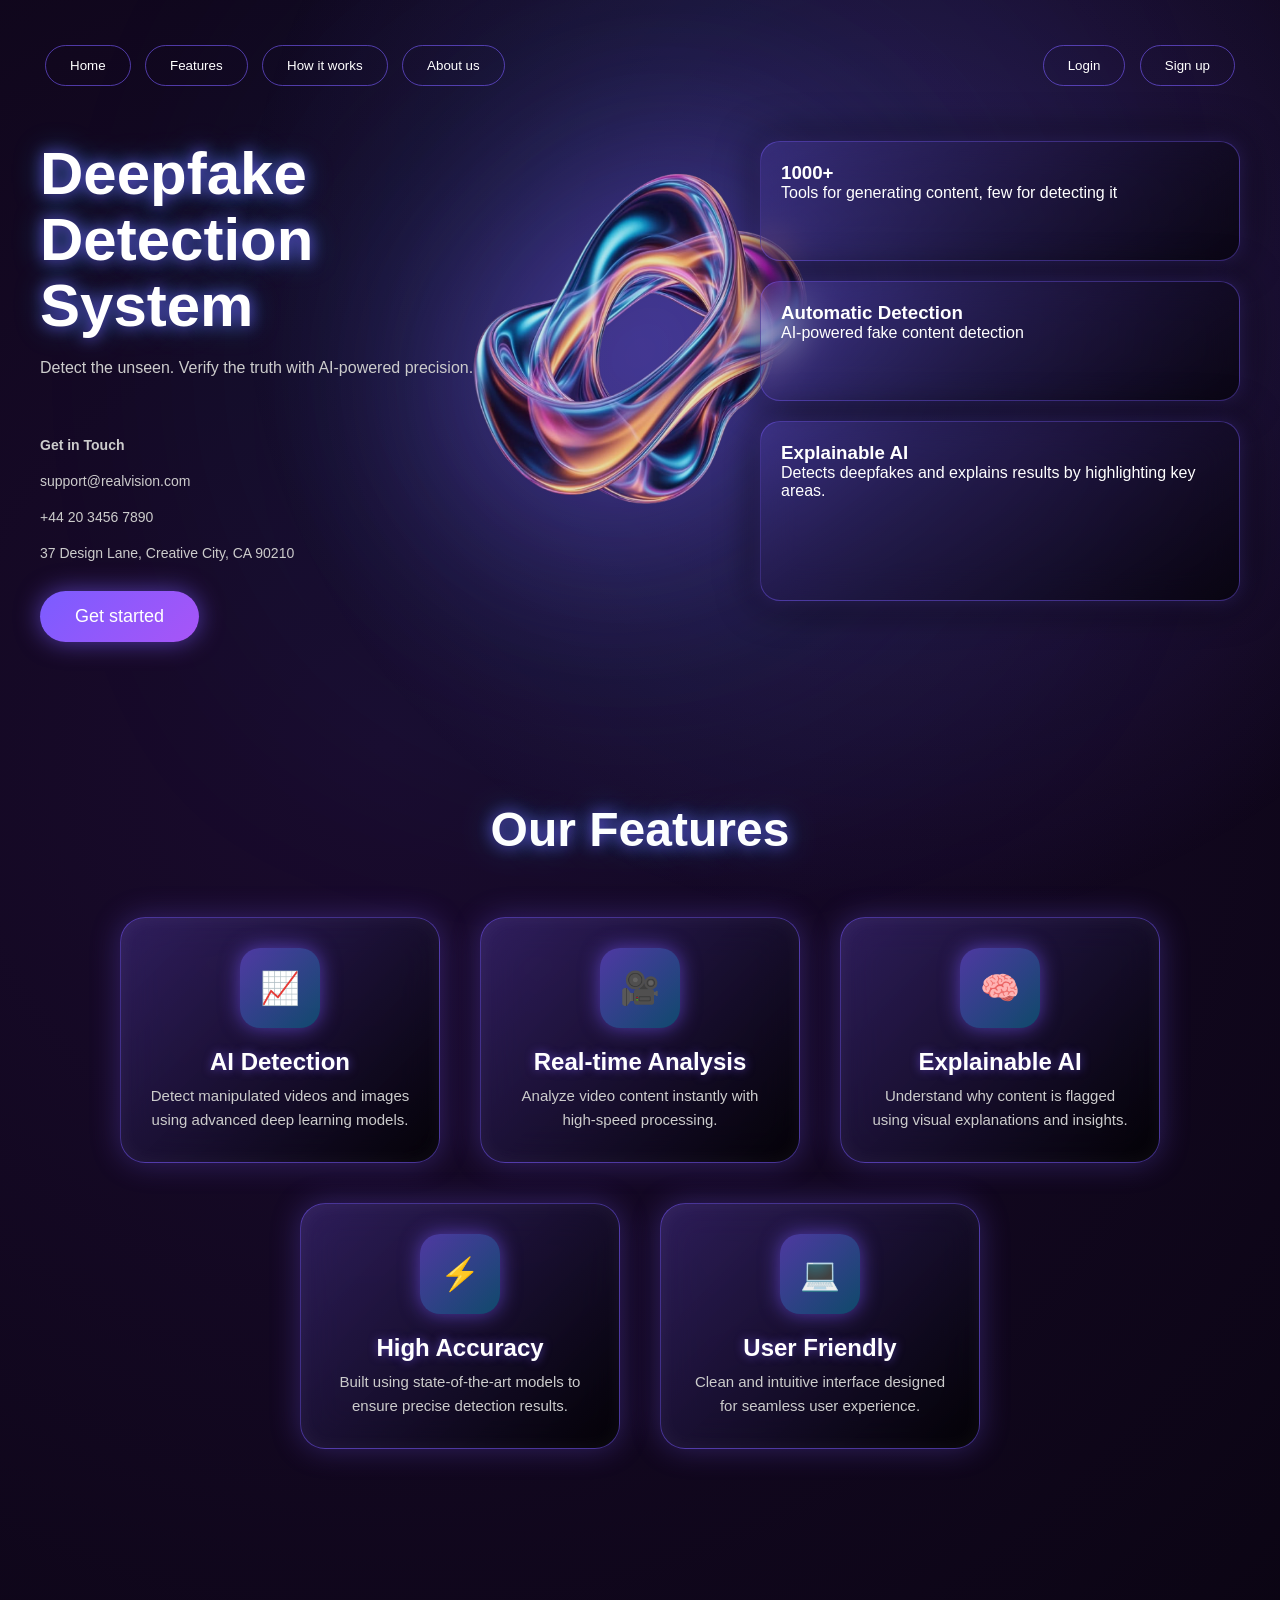
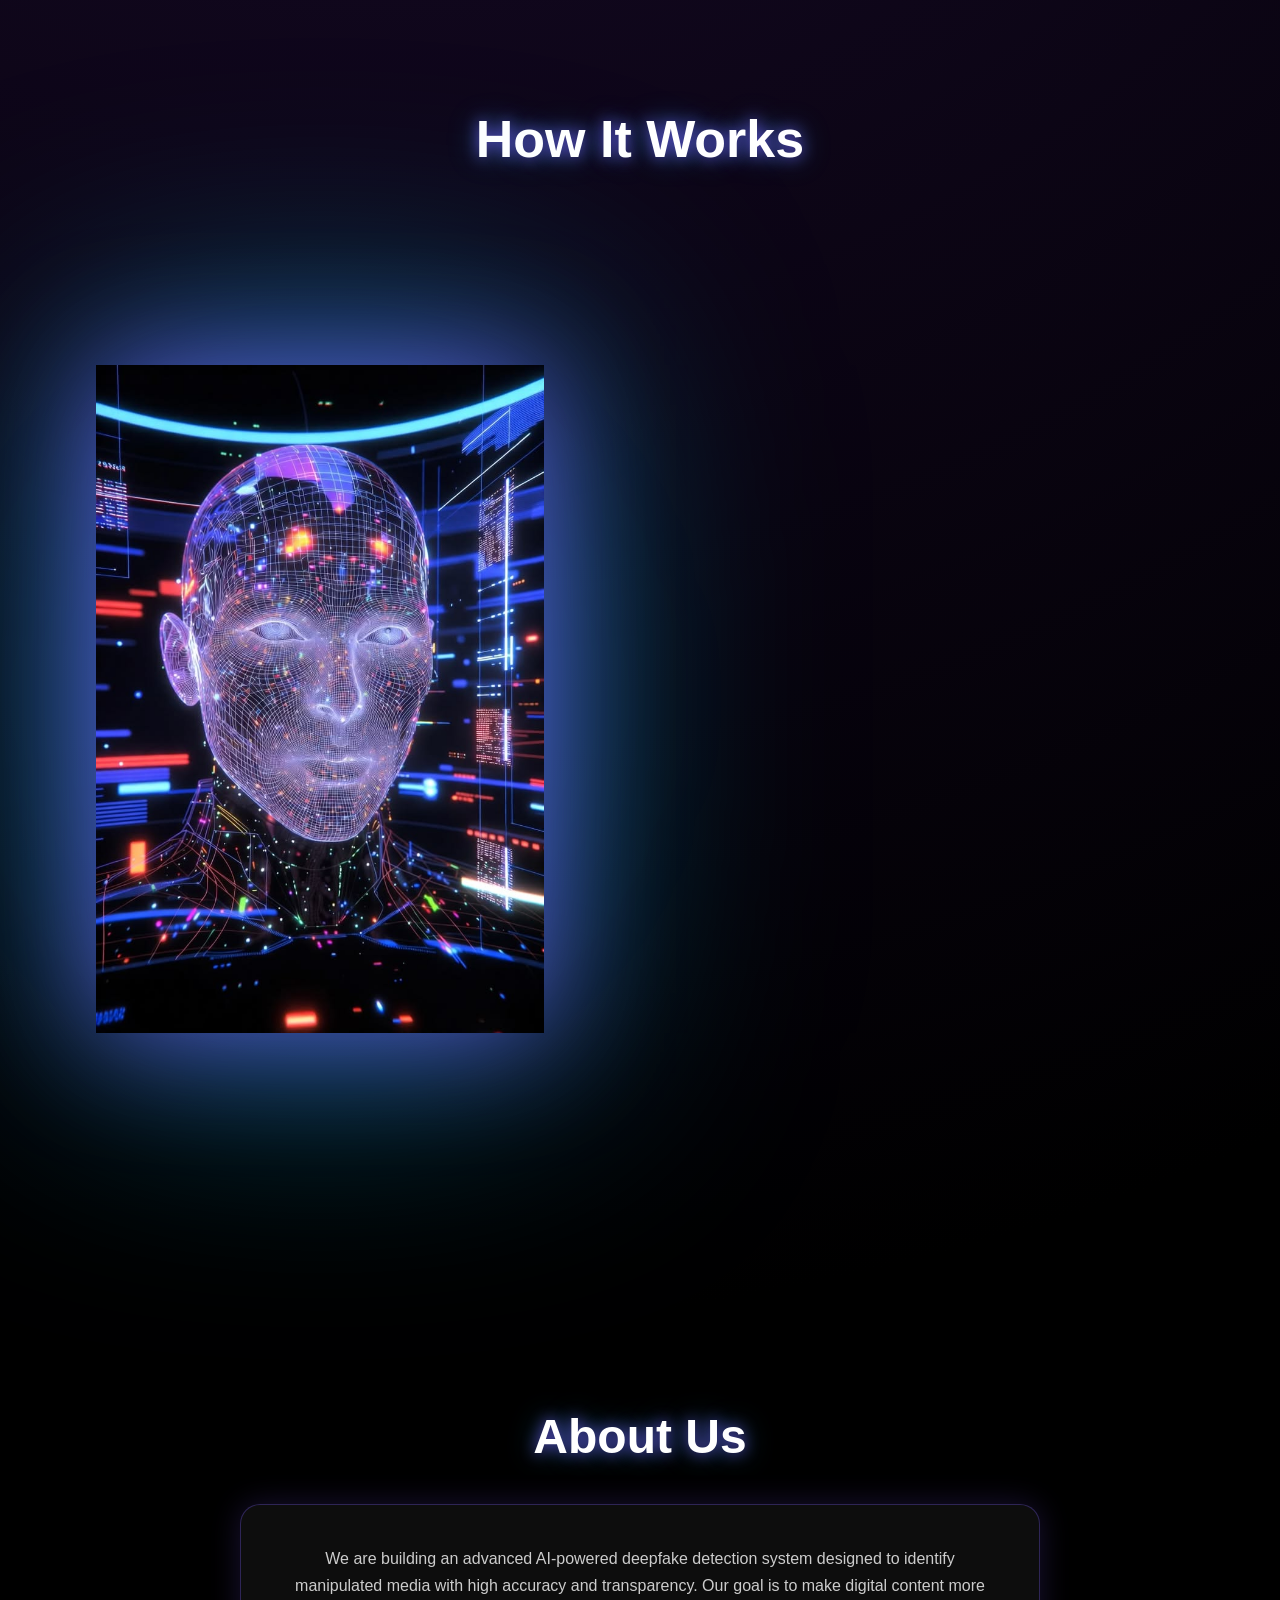
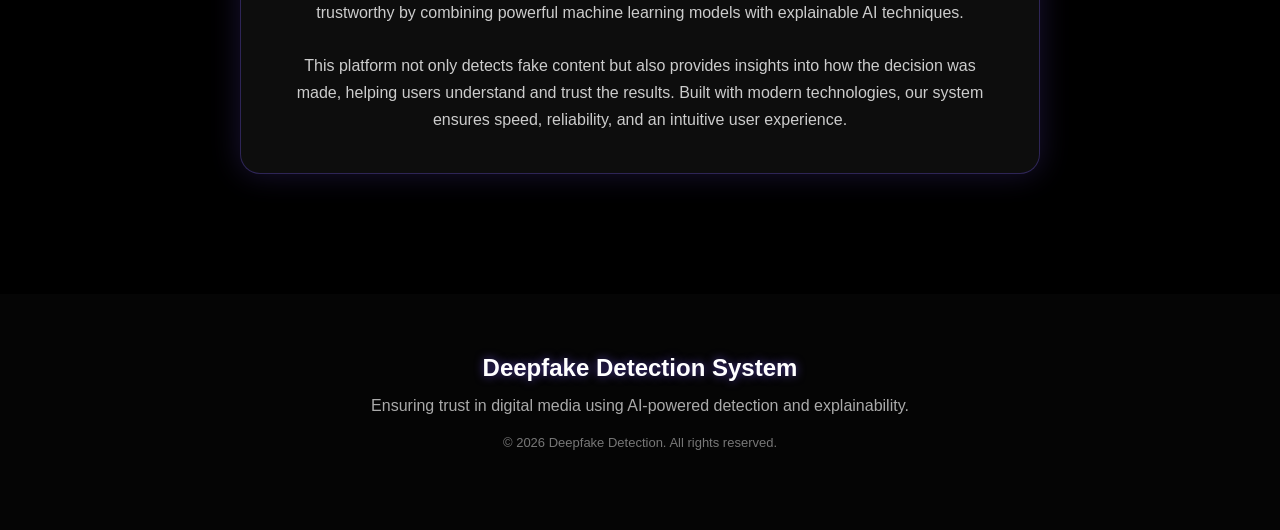
==== src/index.html @ 861a56fd "Initial commit with frontend" ====
<!DOCTYPE html>
<html lang="en">
<head>
  <meta charset="UTF-8">
  <title>Deepfake Detection</title>
  <link rel="stylesheet" href="style.css">
</head>
<body>

<!-- ================= HOME SECTION ================= -->
<div class="container">

  <!-- 🔥 Animated Background Shape -->
  <div class="bg-art"></div>

  <!-- Navbar -->
  <div class="navbar">
    <div class="nav-links">
      <button>Home</button>
      <button onclick="scrollToFeatures()">Features</button>
      <button onclick="scrollToHow()">How it works</button>
      <button onclick="scrollToAbout()">About us</button>
    </div>

    <div class="auth">
      <button class="outline">Login</button>
      <button class="outline">Sign up</button>
    </div>
  </div>

  <!-- Main Content -->
  <div class="main">

    <!-- Left -->
    <div class="left">
      <h1>Deepfake<br>Detection<br>System</h1>

      <p>
        Detect the unseen. Verify the truth with AI-powered precision.
      </p>

      <div class="contact">
        <p><b>Get in Touch</b></p>
        <p>support@realvision.com</p>
        <p>+44 20 3456 7890</p>
        <p>37 Design Lane, Creative City, CA 90210</p>
      </div>
      <button class="cta" onclick="goToLanding()">Get started</button>

<script>
function goToLanding() {
  window.location.href = "landing.html";
}
</script>
    </div>

    <!-- Right Cards -->
    <div class="right">
      <div class="card small">
        <h3>1000+</h3>
        <p>Tools for generating content, few for detecting it</p>
      </div>

      <div class="card small">
        <h3>Automatic Detection</h3>
        <p>AI-powered fake content detection</p>
      </div>

      <div class="card big">
        <h3>Explainable AI</h3>
        <p>
          Detects deepfakes and explains results by highlighting key areas.
        </p>
      </div>
    </div>

  </div>

</div>

<!-- ================= FEATURES SECTION ================= -->
<!-- ================= FEATURES SECTION ================= -->
<section id="features-section">

  <h1 class="features-title">Our Features</h1>

  <div class="features-container">

    <!-- Feature 1 -->
    <div class="feature-card">
      <div class="feature-icon">📈</div>
      <div class="feature-content">
        <h3>AI Detection</h3>
        <p>
          Detect manipulated videos and images using advanced deep learning models.
        </p>
      </div>
    </div>

    <!-- Feature 2 -->
    <div class="feature-card">
      <div class="feature-icon">🎥</div>
      <div class="feature-content">
        <h3>Real-time Analysis</h3>
        <p>
          Analyze video content instantly with high-speed processing.
        </p>
      </div>
    </div>

    <!-- Feature 3 -->
    <div class="feature-card">
      <div class="feature-icon">🧠</div>
      <div class="feature-content">
        <h3>Explainable AI</h3>
        <p>
          Understand why content is flagged using visual explanations and insights.
        </p>
      </div>
    </div>

    <!-- Feature 4 -->
    <div class="feature-card">
      <div class="feature-icon">⚡</div>
      <div class="feature-content">
        <h3>High Accuracy</h3>
        <p>
          Built using state-of-the-art models to ensure precise detection results.
        </p>
      </div>
    </div>

    <!-- Feature 5 -->
    <div class="feature-card">
      <div class="feature-icon">💻</div>
      <div class="feature-content">
        <h3>User Friendly</h3>
        <p>
          Clean and intuitive interface designed for seamless user experience.
        </p>
      </div>
    </div>

  </div>

</section>

</section>
<!-- ================= HOW IT WORKS ================= -->
<section id="how-section">

  <!-- 🔥 CENTERED HEADING -->
  <h1 class="how-title">How It Works</h1>

  <!-- 🔥 SPLIT LAYOUT -->
  <div class="how-container">

    <!-- LEFT SIDE IMAGE (FULL HALF) -->
    <div class="how-image">
      <img src="face.jpeg" alt="AI Face">
    </div>

    <!-- RIGHT SIDE STEPS -->
    <div class="steps">

      <!-- STEP 1 -->
      <div class="step">
        <div class="circle">1</div>
        <h3>Upload Content</h3>
        <p>Upload image or video for analysis.</p>
      </div>

      <!-- STEP 2 -->
      <div class="step">
        <div class="circle">2</div>
        <h3>AI Processing</h3>
        <p>AI scans and detects deepfake patterns.</p>
      </div>

      <!-- STEP 3 -->
      <div class="step">
        <div class="circle">3</div>
        <h3>View Results</h3>
        <p>Get accurate results with explanation.</p>
      </div>

    </div>

  </div>

</section>

<!-- ================= ABOUT US ================= -->
<section id="about-section">

  <h1 class="about-title">About Us</h1>

  <div class="about-container">

    <p>
      We are building an advanced AI-powered deepfake detection system designed to
      identify manipulated media with high accuracy and transparency. Our goal is to
      make digital content more trustworthy by combining powerful machine learning
      models with explainable AI techniques.
    </p>

    <p>
      This platform not only detects fake content but also provides insights into
      how the decision was made, helping users understand and trust the results.
      Built with modern technologies, our system ensures speed, reliability, and
      an intuitive user experience.
    </p>

  </div>

</section>

<!-- ================= FOOTER ================= -->
<footer>

  <div class="footer-container">

    <h2>Deepfake Detection System</h2>

    <p>
      Ensuring trust in digital media using AI-powered detection and explainability.
    </p>



    <p class="copyright">
      © 2026 Deepfake Detection. All rights reserved.
    </p>

  </div>

</footer>

<!-- ================= JAVASCRIPT ================= -->
<script>
function scrollToFeatures() {
  document.getElementById("features-section").scrollIntoView({
    behavior: "smooth"
  });
}

/* Scroll Animation */
const cards = document.querySelectorAll(".feature-card");

window.addEventListener("scroll", () => {
  const trigger = window.innerHeight * 0.85;

  cards.forEach(card => {
    const top = card.getBoundingClientRect().top;

    if (top < trigger) {
      card.classList.add("show");
    }
  });
});
</script>

<script>
const steps = document.querySelectorAll(".step");

window.addEventListener("scroll", () => {
  const trigger = window.innerHeight * 0.85;

  steps.forEach((step, index) => {
    const top = step.getBoundingClientRect().top;

    if (top < trigger) {
      setTimeout(() => {
        step.classList.add("show");
      }, index * 200);
    }
  });
});
</script>
<script>
function scrollToAbout() {
  document.getElementById("about-section").scrollIntoView({
    behavior: "smooth"
  });
}
</script>
</body>
</html>
---- src/style.css ----
* {
  margin: 0;
  padding: 0;
  box-sizing: border-box;
  font-family: Arial, sans-serif;
}

/* 🔥 BACKGROUND THEME */
body {
  background: radial-gradient(circle at 30% 20%, #1a0b2e, #000000 70%);
  color: white;
  overflow-x: hidden;
}

/* 🔥 GLOW OVERLAY */
body::before {
  content: "";
  position: fixed;
  width: 100%;
  height: 100%;

  background: radial-gradient(circle at 70% 30%, rgba(123,92,255,0.25), transparent 60%);
  z-index: -1;
}

/* Container */
.container {
  position: relative;
  padding: 40px;
  animation: fadeIn 1s ease;
}

/* 🔥 BACKGROUND SHAPE */
.bg-art {
  position: absolute;
  top: 50%;
  left: 50%;

  width: 500px;
  height: 500px;

  background: url("shape.png") no-repeat center;
  background-size: contain;

  opacity: 0.9;
  z-index: 0;

  transform: translate(-50%, -50%) scale(2.5);

  filter:
    drop-shadow(0 0 40px rgba(123,92,255,0.7))
    drop-shadow(0 0 80px rgba(0,212,255,0.4));

  animation: orbitFloat 14s linear infinite;
  pointer-events: none;
}

/* Keep content above */
.container > *:not(.bg-art) {
  position: relative;
  z-index: 2;
}

/* Navbar */
.navbar {
  display: flex;
  justify-content: space-between;
  align-items: center;
}

/* 🔥 BUTTONS */
.nav-links button,
.auth .outline {
  margin: 5px;
  padding: 12px 24px;
  border-radius: 30px;
  border: 1px solid rgba(123,92,255,0.6);
  background: transparent;
  color: white;
  cursor: pointer;
  transition: all 0.3s ease;
}

.nav-links button:hover,
.auth .outline:hover {
  background: linear-gradient(135deg, #7b5cff, #a855f7);
  box-shadow: 0 0 20px rgba(123,92,255,0.6);
  transform: translateY(-3px) scale(1.05);
}

/* Main Layout */
.main {
  display: flex;
  margin-top: 50px;
}

/* Left */
.left {
  width: 60%;
}

.left h1 {
  font-size: 60px;
  line-height: 1.1;

  text-shadow:
    0 0 15px rgba(123,92,255,0.8),
    0 0 30px rgba(0,212,255,0.4);
}

.left p {
  margin-top: 20px;
  color: #ccc;
}

/* Contact */
.contact {
  margin-top: 60px;
  font-size: 14px;
}

/* 🔥 CTA BUTTON */
.cta {
  margin-top: 30px;
  padding: 15px 35px;
  border-radius: 40px;
  border: none;

  background: linear-gradient(135deg, #7b5cff, #a855f7);
  color: white;

  cursor: pointer;
  font-size: 18px;

  box-shadow: 0 0 25px rgba(123,92,255,0.6);
  transition: all 0.3s ease;
}

.cta:hover {
  transform: scale(1.08);
  box-shadow: 0 0 40px rgba(168,85,247,0.9);
}

/* Right */
.right {
  width: 40%;
  display: flex;
  flex-direction: column;
  gap: 20px;
}

/* 🔥 CARDS (UPGRADED) */
.card {
  padding: 20px;
  border-radius: 20px;

  background: linear-gradient(
    145deg,
    rgba(123,92,255,0.15),
    rgba(0,0,0,0.6)
  );

  border: 1px solid rgba(123,92,255,0.4);

  backdrop-filter: blur(18px);

  box-shadow:
    0 0 20px rgba(123,92,255,0.25),
    0 0 40px rgba(0,0,0,0.8);

  transition: all 0.3s ease;
}

.card:hover {
  transform: translateY(-10px) scale(1.04);
  box-shadow:
    0 0 30px rgba(168,85,247,0.6),
    0 0 60px rgba(0,212,255,0.3);
}

.card.small { height: 120px; }
.card.big { height: 180px; }

/* 🔄 ANIMATION */
@keyframes orbitFloat {
  0% {
    transform: translate(-50%, -50%) scale(2.5) rotate(0deg) translateX(20px) rotate(0deg);
  }
  100% {
    transform: translate(-50%, -50%) scale(2.5) rotate(360deg) translateX(20px) rotate(-360deg);
  }
}

/* Fade */
@keyframes fadeIn {
  from { opacity: 0; transform: translateY(20px); }
  to { opacity: 1; transform: translateY(0); }
}

/* ================= FEATURES ================= */

#features-section {
  padding: 120px 20px;
  text-align: center;
}

.features-title {
  font-size: 48px;
  margin-bottom: 60px;

  text-shadow:
    0 0 15px rgba(123,92,255,0.8),
    0 0 30px rgba(0,212,255,0.4);
}

.features-container {
  display: flex;
  justify-content: center;
  flex-wrap: wrap;
  gap: 40px;
}
/* 🔥 PREMIUM FEATURE CARD */
.feature-card {
  width: 320px;
  padding: 30px 25px;

  border-radius: 25px;

  background: linear-gradient(
    135deg,
    rgba(123,92,255,0.25),
    rgba(0,0,0,0.8)
  );

  border: 1px solid rgba(123,92,255,0.5);

  backdrop-filter: blur(20px);

  box-shadow:
    0 0 30px rgba(123,92,255,0.3),
    inset 0 0 20px rgba(255,255,255,0.05);

  display: flex;
  flex-direction: column;   /* 🔥 THIS IS THE FIX */
  align-items: center;      /* center everything */
  text-align: center;

  gap: 20px;

  opacity: 0;
  transform: translateY(80px);
  transition: all 0.5s ease;
}

.feature-card.show {
  opacity: 1;
  transform: translateY(0);
}

.feature-card:hover {
  transform: translateY(-10px) scale(1.02);

  box-shadow:
    0 0 40px rgba(168,85,247,0.6),
    0 0 80px rgba(0,212,255,0.3);
}
/* ICON BOX */
.feature-icon {
  width: 80px;
  height: 80px;

  border-radius: 20px;

  background: linear-gradient(
    135deg,
    rgba(123,92,255,0.5),
    rgba(0,212,255,0.3)
  );

  display: flex;
  align-items: center;
  justify-content: center;

  font-size: 32px;

  box-shadow:
    0 0 20px rgba(123,92,255,0.6);
}
/* TEXT */
.feature-content h3 {
  font-size: 24px;
  margin-bottom: 8px;

  text-shadow:
    0 0 10px rgba(123,92,255,0.6);
}

.feature-content p {
  font-size: 15px;
  color: #ccc;
  line-height: 1.6;
}
/* ================= HOW ================= */

/* 🔥 HOW SECTION LAYOUT */
/* ================= HOW SECTION ================= */

/* ================= HOW SECTION ================= */

#how-section {
  padding: 140px 0;
}

/* 🔥 CENTERED HEADING */
.how-title {
  font-size: 52px;
  margin-bottom: 80px;
  text-align: center;

  text-shadow:
    0 0 15px rgba(123,92,255,0.8),
    0 0 30px rgba(0,212,255,0.4);
}

/* 🔥 SPLIT LAYOUT */
.how-container {
  display: flex;
  width: 100%;
  min-height: 100vh;
}

/* ================= LEFT SIDE IMAGE ================= */

.how-image {
  width: 50%;
  height: 100vh;

  display: flex;
  align-items: center;
  justify-content: center;

  position: relative;
}

/* BIG IMAGE */
.how-image img {
  width: 70%;
  max-width: 2000px;

  object-fit: contain;

  filter:
    drop-shadow(0 0 60px rgba(123,92,255,0.7))
    drop-shadow(0 0 120px rgba(0,212,255,0.5));

  animation: floatImage 6s ease-in-out infinite;
}

/* 🔥 BACKGROUND GLOW BEHIND IMAGE */
.how-image::before {
  content: "";
  position: absolute;

  width: 500px;
  height: 500px;

  background: radial-gradient(circle, rgba(123,92,255,0.4), transparent 70%);
  filter: blur(100px);

  z-index: -1;
}

/* FLOAT ANIMATION */
@keyframes floatImage {
  0% { transform: translateY(0); }
  50% { transform: translateY(-20px); }
  100% { transform: translateY(0); }
}

/* ================= RIGHT SIDE STEPS ================= */

.steps {
  width: 50%;
  display: flex;
  flex-direction: column;
  justify-content: center;

  gap: 40px;
  padding: 60px;
}

/* 🔥 STEP CARD */
.step {
  width: 360px;
  padding: 22px;

  border-radius: 20px;

  background: linear-gradient(
    145deg,
    rgba(123,92,255,0.15),
    rgba(0,0,0,0.7)
  );

  border: 1px solid rgba(123,92,255,0.4);

  backdrop-filter: blur(18px);

  box-shadow:
    0 0 20px rgba(123,92,255,0.25);

  opacity: 0;
  transform: translateY(60px);

  transition: all 0.4s ease;
}

/* 🔥 HOVER EFFECT */
.step:hover {
  transform: translateY(-10px) scale(1.04);

  box-shadow:
    0 0 30px rgba(168,85,247,0.6),
    0 0 60px rgba(0,212,255,0.3);
}

/* SHOW ANIMATION */
.step.show {
  opacity: 1;
  transform: translateY(0);
}

/* NUMBER */
.circle {
  width: 45px;
  height: 45px;
  margin-bottom: 10px;

  border-radius: 50%;

  background: linear-gradient(135deg, #7b5cff, #00d4ff);

  display: flex;
  align-items: center;
  justify-content: center;

  font-weight: bold;
}

/* TEXT */
.step h3 {
  margin-bottom: 5px;
}

.step p {
  color: #ccc;
  font-size: 14px;
}

/* ================= RESPONSIVE ================= */

@media (max-width: 768px) {
  .how-container {
    flex-direction: column;
  }

  .how-image,
  .steps {
    width: 100%;
    height: auto;
  }

  .steps {
    align-items: center;
  }
}

/* ================= ABOUT SECTION ================= */

#about-section {
  padding: 120px 20px;
  text-align: center;
}

.about-title {
  font-size: 48px;
  margin-bottom: 40px;

  text-shadow:
    0 0 15px rgba(123,92,255,0.8),
    0 0 30px rgba(0,212,255,0.4);
}

.about-container {
  max-width: 800px;
  margin: auto;

  display: flex;
  flex-direction: column;
  gap: 25px;

  font-size: 16px;
  line-height: 1.7;
  color: #ccc;

  background: rgba(255,255,255,0.05);
  backdrop-filter: blur(15px);

  padding: 40px;
  border-radius: 20px;

  border: 1px solid rgba(123,92,255,0.3);

  box-shadow:
    0 0 30px rgba(123,92,255,0.2);
}

/* ================= FOOTER ================= */

footer {
  padding: 60px 20px;
  background: #050505;
  text-align: center;
}

.footer-container h2 {
  margin-bottom: 15px;

  text-shadow:
    0 0 10px rgba(123,92,255,0.6);
}

.footer-container p {
  color: #aaa;
  margin-bottom: 20px;
}

/* LINKS */
.footer-links {
  display: flex;
  justify-content: center;
  gap: 20px;
  margin-bottom: 20px;
}

.footer-links a {
  color: white;
  text-decoration: none;

  transition: 0.3s;
}

.footer-links a:hover {
  color: #7b5cff;
}

/* COPYRIGHT */
footer .copyright {
  font-size: 13px;
  color: #777;
}
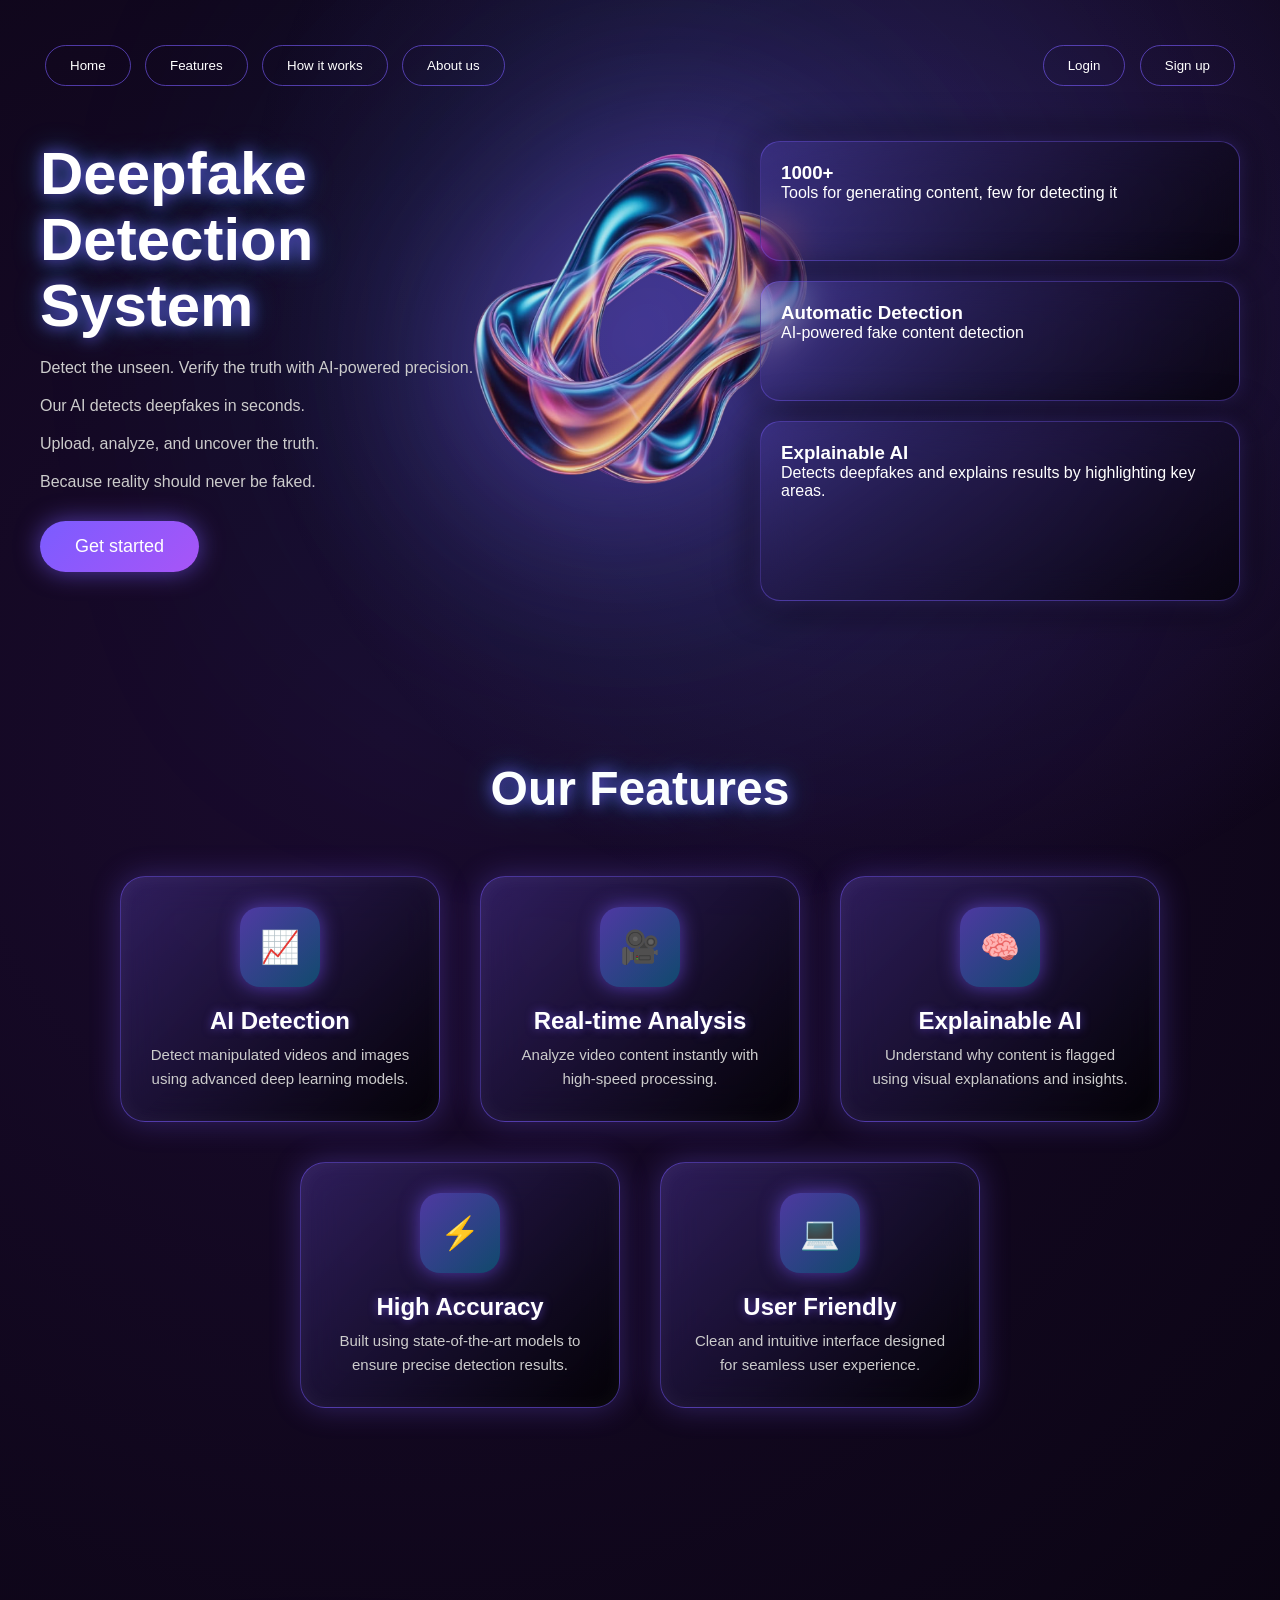
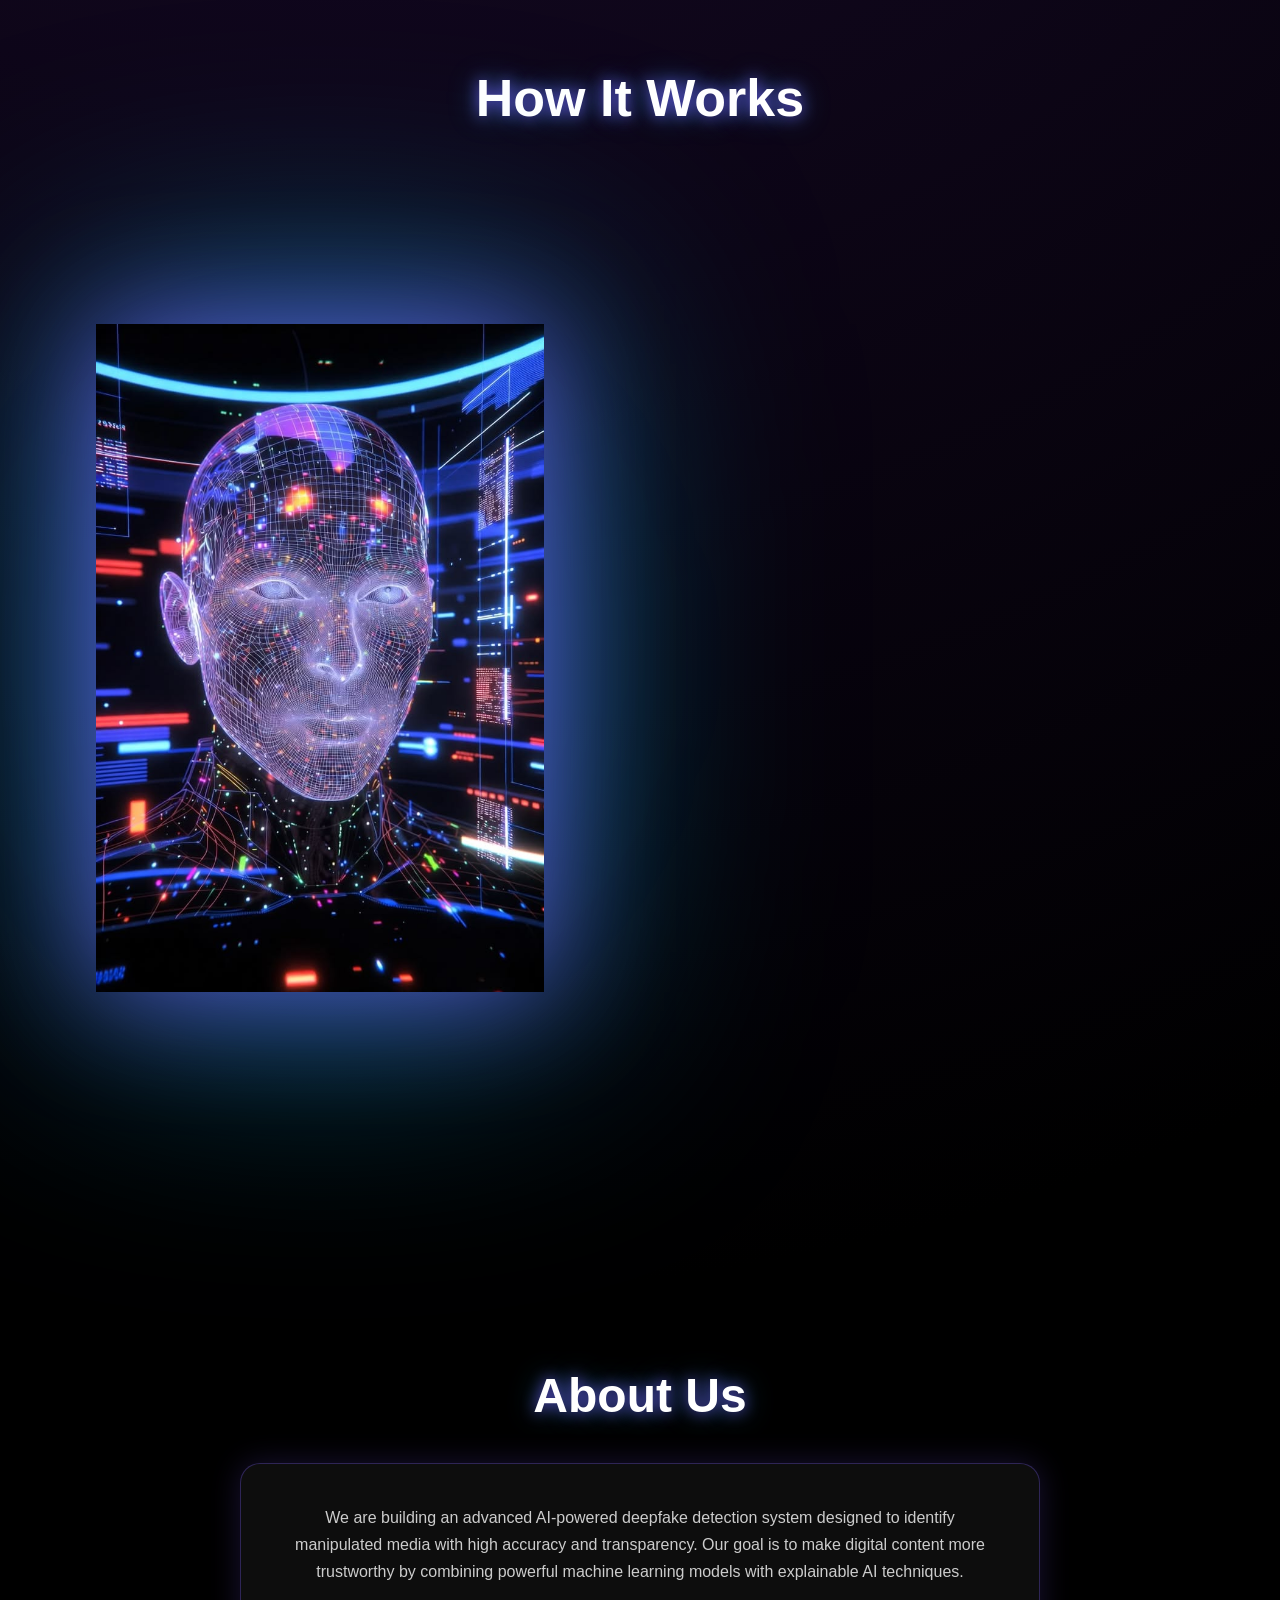
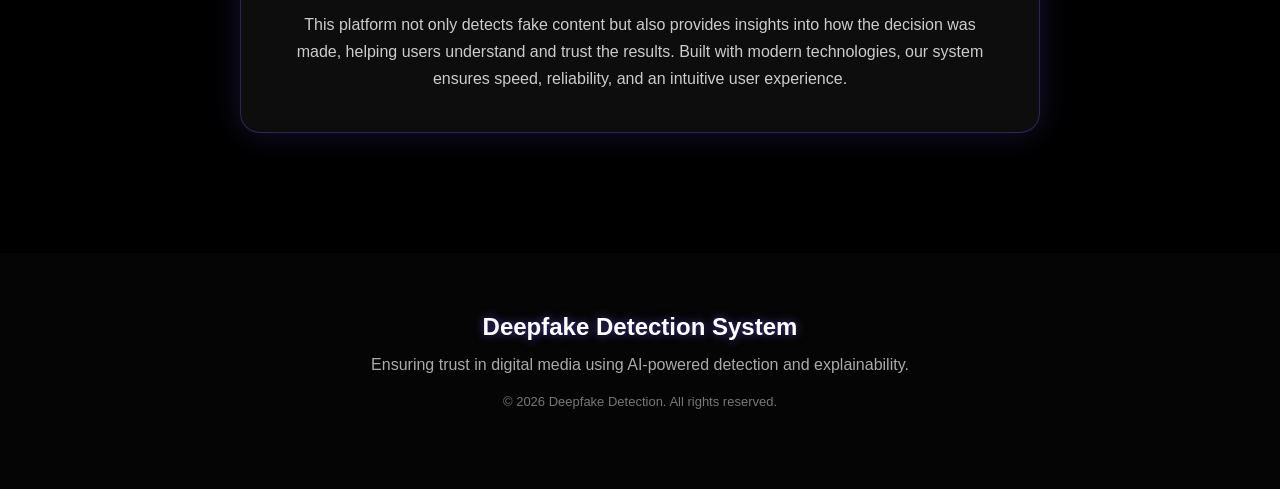
==== commit bfa6d173: "Updated index.html content" ====
--- a/src/index.html
+++ b/src/index.html
@@ -38,13 +38,17 @@
       <p>
         Detect the unseen. Verify the truth with AI-powered precision.
       </p>
-
-      <div class="contact">
-        <p><b>Get in Touch</b></p>
-        <p>support@realvision.com</p>
-        <p>+44 20 3456 7890</p>
-        <p>37 Design Lane, Creative City, CA 90210</p>
-      </div>
+      <p>
+        Our AI detects deepfakes in seconds.
+      </p>
+      <p>
+        Upload, analyze, and uncover the truth.
+      </p>
+      <p>
+        Because reality should never be faked.
+      </p>
+
+      
       <button class="cta" onclick="goToLanding()">Get started</button>
 
 <script>
